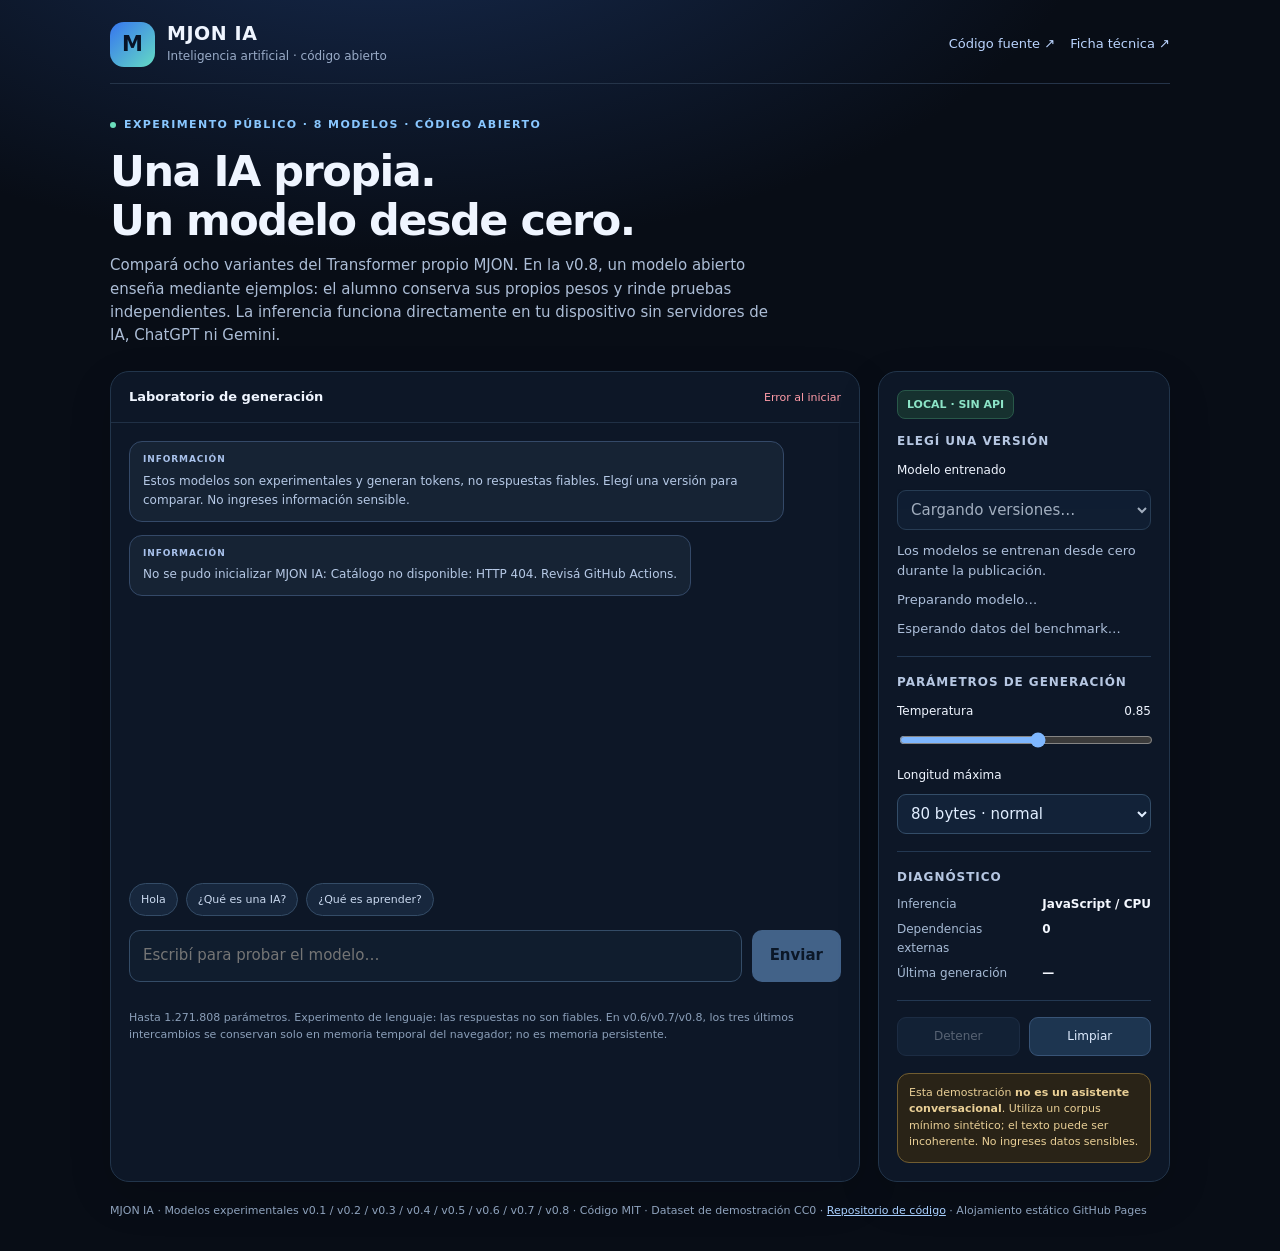
==== docs/index.html @ 5f876431 "feat(ai): MJON v0.8 destilación de profesor abierto Qwen con procedencia y benchmarks" ====
<!doctype html>
<html lang="es">
<head>
 <meta charset="utf-8">
 <meta name="viewport" content="width=device-width,initial-scale=1">
 <meta name="theme-color" content="#080d16">
 <meta name="description" content="MJON IA: prueba local de un Transformer entrenado desde cero">
 <title>MJON IA · Laboratorio abierto</title>
 <link rel="stylesheet" href="./web/style.css">
</head>
<body>
 <div class="wrap">
  <header class="top">
   <div class="brand"><span class="logo" aria-hidden="true">M</span><div><h1>MJON IA</h1><p class="sub">Inteligencia artificial · código abierto</p></div></div>
   <nav class="links" aria-label="Enlaces"><a href="https://github.com/miqueas80/MJON-IA">Código fuente ↗</a><a href="https://github.com/miqueas80/MJON-IA/blob/main/docs/MODEL_CARD.md">Ficha técnica ↗</a></nav>
  </header>
  <section class="intro"><span class="eyebrow">EXPERIMENTO PÚBLICO · 8 MODELOS · CÓDIGO ABIERTO</span><h2>Una IA propia.<br>Un modelo desde cero.</h2><p>Compará ocho variantes del Transformer propio MJON. En la v0.8, un modelo abierto enseña mediante ejemplos: el alumno conserva sus propios pesos y rinde pruebas independientes. La inferencia funciona directamente en tu dispositivo sin servidores de IA, ChatGPT ni Gemini.</p></section>
  <main class="main">
   <section class="panel" aria-label="Laboratorio conversacional">
    <div class="panel-head"><strong>Laboratorio de generación</strong><span class="status" id="status" role="status" aria-live="polite">Cargando…</span></div>
    <div class="messages" id="messages" role="log" aria-live="polite"></div>
    <div class="examples" id="examples"><button type="button" data-prompt="Hola.">Hola</button><button type="button" data-prompt="¿Qué es una inteligencia artificial?">¿Qué es una IA?</button><button type="button" data-prompt="¿Qué es aprender?">¿Qué es aprender?</button></div>
    <form class="chat-form" id="chat-form"><input id="prompt" aria-label="Mensaje" placeholder="Escribí para probar el modelo…" maxlength="500" autocomplete="off" required><button id="send" type="submit" disabled>Enviar</button></form>
    <p class="fine">Hasta 1.271.808 parámetros. Experimento de lenguaje: las respuestas no son fiables. En v0.6/v0.7/v0.8, los tres últimos intercambios se conservan solo en memoria temporal del navegador; no es memoria persistente.</p>
   </section>
   <aside class="panel side" aria-label="Panel de diagnóstico">
    <div><span class="tag">LOCAL · SIN API</span><h3 style="margin-top:13px">Elegí una versión</h3><label class="slide" for="model-select">Modelo entrenado</label><select id="model-select" aria-label="Seleccionar versión de MJON IA" disabled><option>Cargando versiones…</option></select><p id="model-description" style="margin-top:11px">Los modelos se entrenan desde cero durante la publicación.</p><p id="model-info" style="margin-top:9px">Preparando modelo…</p><p id="benchmark-info" style="margin-top:9px">Esperando datos del benchmark…</p></div>
    <div class="split"><h3>Parámetros de generación</h3><label class="slide" for="temperature">Temperatura <output id="temp-value">0.85</output></label><input type="range" id="temperature" min="0.3" max="1.3" step="0.05" value="0.85"><label class="slide" for="count">Longitud máxima</label><select id="count"><option value="40">40 bytes · rápida</option><option value="80" selected>80 bytes · normal</option><option value="120">120 bytes · prolongada</option></select></div>
    <div class="split"><h3>Diagnóstico</h3><div class="metric"><span>Inferencia</span><strong>JavaScript / CPU</strong><span>Dependencias externas</span><strong>0</strong><span>Última generación</span><strong id="last-run">—</strong></div></div>
    <div class="split"><div class="buttons"><button id="stop" type="button" disabled>Detener</button><button id="reset" type="button">Limpiar</button></div></div>
    <div class="warning">Esta demostración <strong>no es un asistente conversacional</strong>. Utiliza un corpus mínimo sintético; el texto puede ser incoherente. No ingreses datos sensibles.</div>
   </aside>
  </main>
  <footer class="foot">MJON IA · Modelos experimentales v0.1 / v0.2 / v0.3 / v0.4 / v0.5 / v0.6 / v0.7 / v0.8 · Código MIT · Dataset de demostración CC0 · <a href="https://github.com/miqueas80/MJON-IA">Repositorio de código</a> · Alojamiento estático GitHub Pages</footer>
 </div>
 <script type="module" src="./web/app.mjs"></script>
</body>
</html>
---- docs/web/style.css ----
:root{color-scheme:dark;font:15px/1.55 system-ui,-apple-system,"Segoe UI",sans-serif;background:#080d16;color:#eff5ff}
*{box-sizing:border-box}body{margin:0;min-height:100vh;background:radial-gradient(900px 470px at 30% -10%,#172c52 0%,transparent 80%),#080d16}button,input,select{font:inherit}button{cursor:pointer}
.wrap{max-width:1100px;margin:0 auto;padding:22px 20px 32px}.top{display:flex;align-items:center;justify-content:space-between;gap:15px;border-bottom:1px solid #253449;padding-bottom:16px}.brand{display:flex;gap:12px;align-items:center}.logo{width:45px;height:45px;display:grid;place-items:center;background:linear-gradient(135deg,#3675ef,#64dbc4);color:#071326;font-weight:900;border-radius:14px;font-size:21px}h1{font-size:19px;letter-spacing:.03em;line-height:1.1;margin:0}.sub{margin:3px 0 0;color:#99abc7;font-size:12px}.links{display:flex;gap:15px;align-items:center}.links a{color:#bbd5ff;text-decoration:none;font-size:13px}.links a:hover{text-decoration:underline}.intro{padding:28px 0 24px}.eyebrow{display:inline-flex;align-items:center;gap:8px;font-size:11px;letter-spacing:.13em;font-weight:800;color:#89c7ff}.eyebrow::before{content:"";width:6px;height:6px;border-radius:50%;background:#6bdebc}h2{font-size:clamp(27px,5vw,43px);letter-spacing:-.035em;line-height:1.14;margin:12px 0 9px}.intro p{max-width:660px;color:#acbdd6;margin:0}.main{display:grid;grid-template-columns:minmax(0,1fr) 292px;gap:18px}.panel{border:1px solid #22354b;background:#0d1727;border-radius:19px;overflow:hidden;box-shadow:0 15px 44px #0002}.panel-head{display:flex;justify-content:space-between;align-items:center;padding:15px 18px;border-bottom:1px solid #203045;gap:10px}.panel-head strong{font-size:13px}.status{font-size:11px;color:#c6b990;padding-left:10px}.status[data-kind=ready]{color:#7adab4}.status[data-kind=error]{color:#ff9ca8}.status[data-kind=working]{color:#afd0ff}.messages{height:min(52vh,460px);min-height:290px;padding:18px;overflow:auto;display:flex;flex-direction:column;gap:13px}.bubble{max-width:92%;border-radius:13px;padding:11px 13px;background:#16233a;align-self:flex-start;overflow-wrap:anywhere;white-space:pre-wrap}.bubble.user{align-self:flex-end;background:#244477}.bubble.system{background:#162334;border:1px solid #344968}.bubble small{display:block;font-weight:800;font-size:9px;letter-spacing:.1em;color:#a9c2ec;margin-bottom:5px}.bubble p{margin:0;white-space:pre-wrap}.bubble.system p{color:#b6c9e6;font-size:12px}.examples{display:flex;flex-wrap:wrap;gap:8px;padding:0 18px 14px}.examples button{border:1px solid #344c67;background:#17273d;color:#cad9ef;border-radius:50px;font-size:11px;padding:7px 11px}.examples button:hover{background:#234365}.chat-form{display:flex;gap:10px;padding:0 18px 16px}.chat-form input{min-width:0;flex:1;border-radius:11px;background:#101d2e;border:1px solid #344c67;padding:13px;color:#fff;outline:none}.chat-form input:focus{border-color:#78b8fe}.chat-form button{border:0;background:#83bdff;color:#091727;padding:0 18px;border-radius:10px;font-weight:800}.chat-form button:disabled{opacity:.45;cursor:not-allowed}.fine{padding:0 18px 17px;font-size:11px;color:#8b9fb9}.side{padding:18px;display:flex;flex-direction:column;gap:17px}.side h3{font-size:12px;margin:0 0 8px;color:#b6c7e2;text-transform:uppercase;letter-spacing:.08em}.side p{font-size:13px;color:#adbfda;margin:0}.tag{display:inline-block;background:#16312f;color:#8ce4c7;border:1px solid #285849;padding:5px 9px;font-size:11px;border-radius:8px;font-weight:750}.metric{display:grid;grid-template-columns:1fr auto;gap:7px;font-size:12px;color:#a6bad4}.metric strong{color:#f4f8ff}.split{border-top:1px solid #233852;padding-top:16px}.slide{display:flex;justify-content:space-between;align-items:center;gap:8px;font-size:12px;margin:10px 0}.side input[type=range]{width:100%;accent-color:#7eb7ff}.side select{width:100%;background:#122238;color:#e1eeff;border:1px solid #334d68;border-radius:9px;padding:9px}.buttons{display:flex;gap:9px}.buttons button{flex:1;background:#1d3550;color:#e0edff;border:1px solid #385477;border-radius:9px;padding:9px;font-size:12px}.buttons button:disabled{opacity:.35}.warning{background:#292317;border:1px solid #715d31;color:#e9cf96;border-radius:12px;padding:11px;font-size:11px;line-height:1.5}.foot{font-size:11px;color:#8fa3bd;padding-top:20px}.foot a{color:#a8cffe}@media(max-width:780px){.main{grid-template-columns:1fr}.side{display:grid;grid-template-columns:1fr 1fr;gap:14px}.intro{padding:22px 0}.messages{height:45vh}.top{align-items:flex-start}.links{flex-wrap:wrap;justify-content:flex-end}}@media(max-width:490px){.wrap{padding:14px}.side{grid-template-columns:1fr}.links{gap:6px}.links a{font-size:11px}.top .links a:nth-child(2){display:none}.messages{min-height:260px}.chat-form{gap:7px;padding:0 12px 12px}.chat-form button{padding:0 13px}}
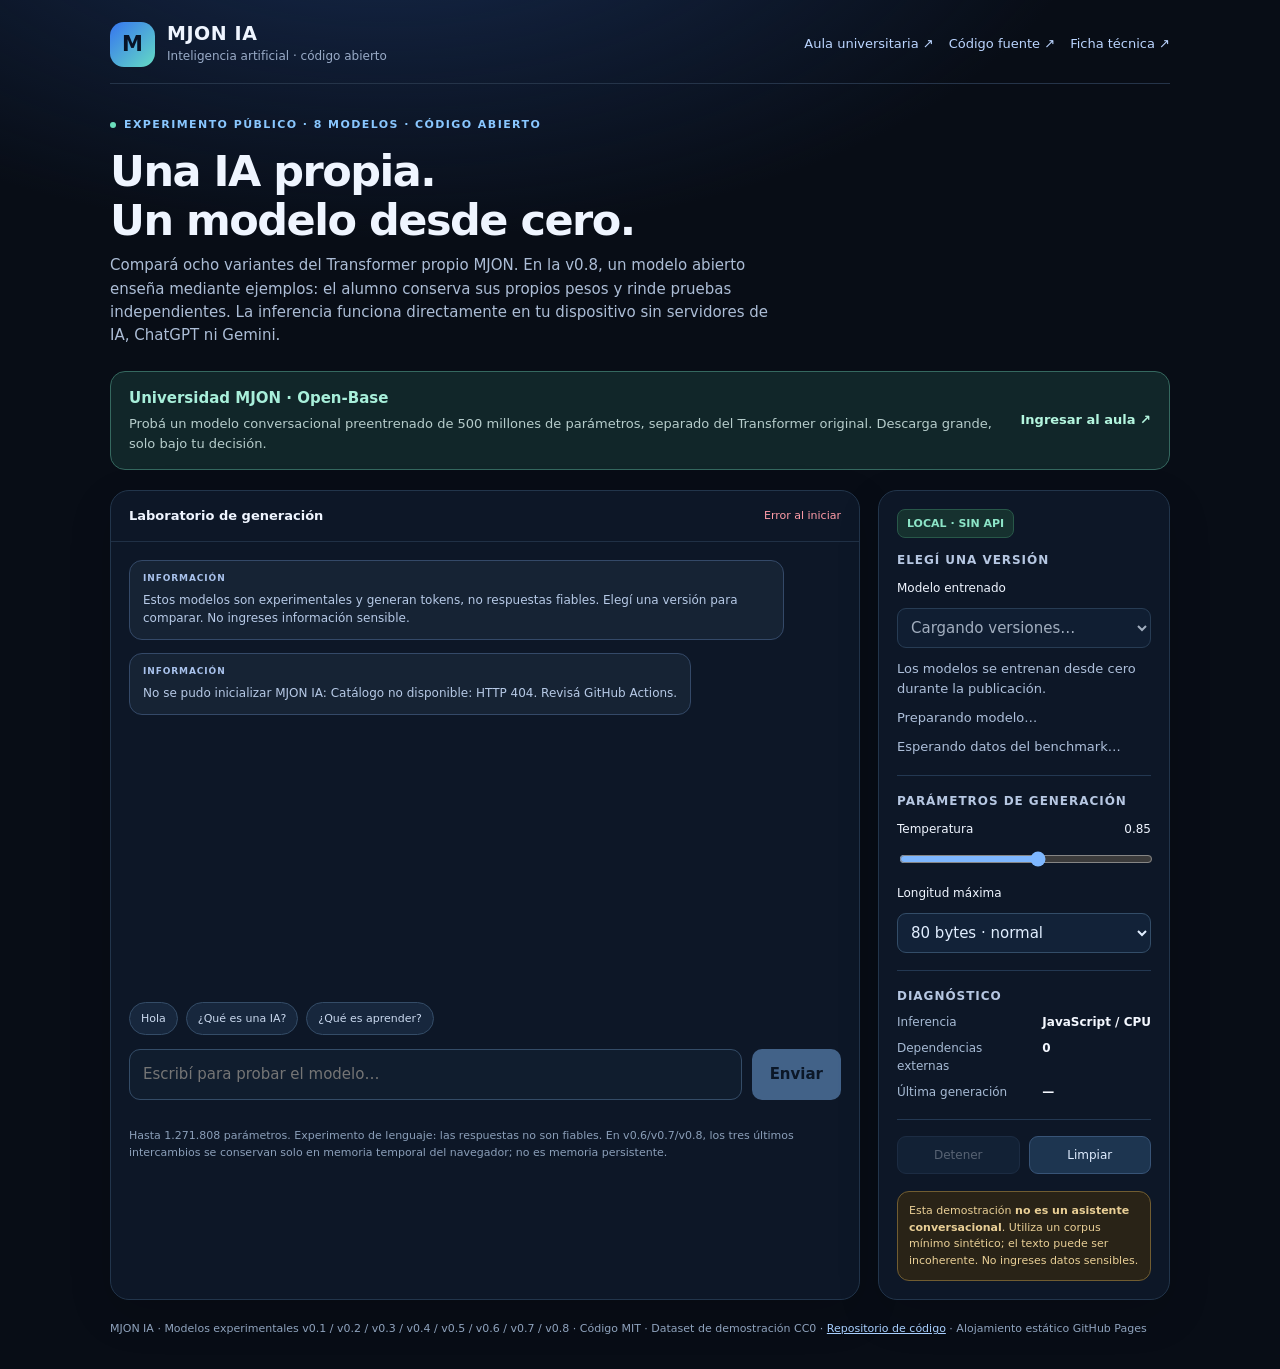
==== commit 06e22635: "feat(open-base): aula universitaria con Qwen preentrenado WebGPU opcional y evaluación local" ====
--- a/docs/index.html
+++ b/docs/index.html
@@ -7,14 +7,19 @@
  <meta name="description" content="MJON IA: prueba local de un Transformer entrenado desde cero">
  <title>MJON IA · Laboratorio abierto</title>
  <link rel="stylesheet" href="./web/style.css">
+ <style>.university-link{border:1px solid #35685f;background:#112629;border-radius:15px;padding:15px 18px;display:flex;align-items:center;justify-content:space-between;gap:18px;margin:0 0 20px}.university-link strong{color:#a8efda}.university-link p{color:#b6cccb;font-size:13px;margin:3px 0 0}.university-link a{flex-shrink:0;color:#b4f6df;font-weight:750;text-decoration:none;font-size:13px}@media(max-width:560px){.university-link{display:block}.university-link a{display:inline-block;margin-top:12px}}</style>
 </head>
 <body>
  <div class="wrap">
   <header class="top">
    <div class="brand"><span class="logo" aria-hidden="true">M</span><div><h1>MJON IA</h1><p class="sub">Inteligencia artificial · código abierto</p></div></div>
-   <nav class="links" aria-label="Enlaces"><a href="https://github.com/miqueas80/MJON-IA">Código fuente ↗</a><a href="https://github.com/miqueas80/MJON-IA/blob/main/docs/MODEL_CARD.md">Ficha técnica ↗</a></nav>
+   <nav class="links" aria-label="Enlaces"><a href="./open-base.html">Aula universitaria ↗</a><a href="https://github.com/miqueas80/MJON-IA">Código fuente ↗</a><a href="https://github.com/miqueas80/MJON-IA/blob/main/docs/MODEL_CARD.md">Ficha técnica ↗</a></nav>
   </header>
   <section class="intro"><span class="eyebrow">EXPERIMENTO PÚBLICO · 8 MODELOS · CÓDIGO ABIERTO</span><h2>Una IA propia.<br>Un modelo desde cero.</h2><p>Compará ocho variantes del Transformer propio MJON. En la v0.8, un modelo abierto enseña mediante ejemplos: el alumno conserva sus propios pesos y rinde pruebas independientes. La inferencia funciona directamente en tu dispositivo sin servidores de IA, ChatGPT ni Gemini.</p></section>
+  <section class="university-link" aria-label="Modelo abierto para conversación">
+    <div><strong>Universidad MJON · Open-Base</strong><p>Probá un modelo conversacional preentrenado de 500 millones de parámetros, separado del Transformer original. Descarga grande, solo bajo tu decisión.</p></div>
+    <a href="./open-base.html">Ingresar al aula ↗</a>
+  </section>
   <main class="main">
    <section class="panel" aria-label="Laboratorio conversacional">
     <div class="panel-head"><strong>Laboratorio de generación</strong><span class="status" id="status" role="status" aria-live="polite">Cargando…</span></div>
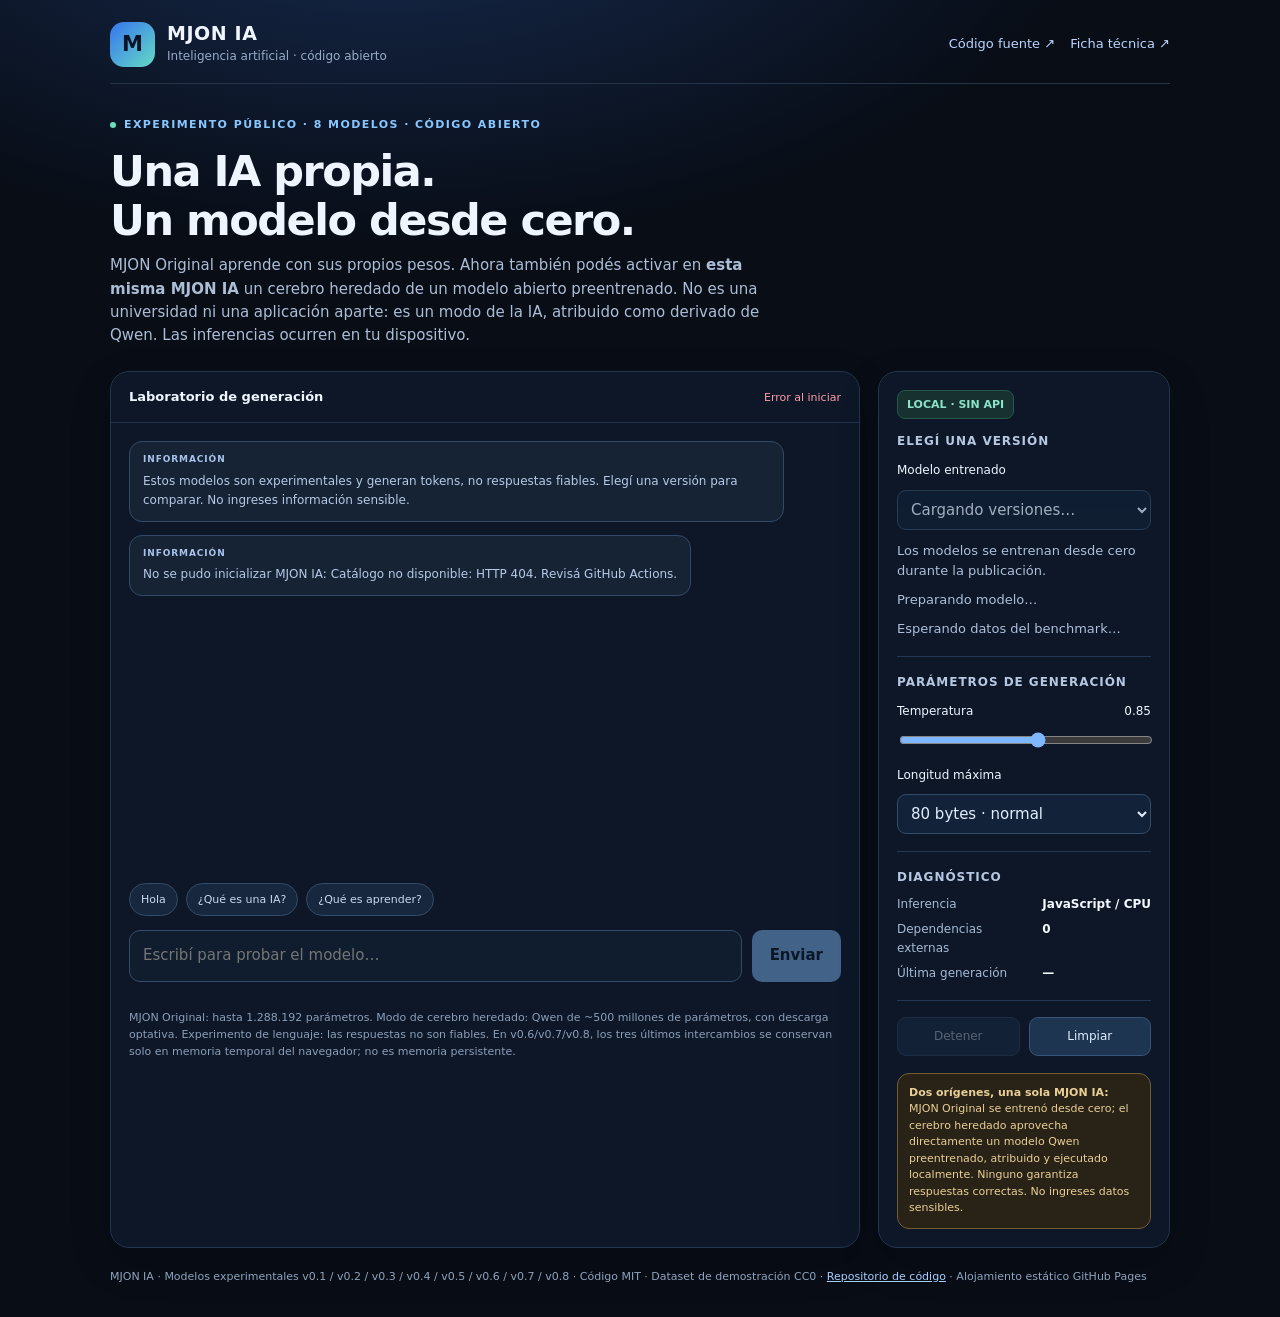
==== commit a9269aac: "fix(ai): heredar cerebro abierto dentro de MJON IA y retirar universidad separada" ====
--- a/docs/index.html
+++ b/docs/index.html
@@ -7,33 +7,40 @@
  <meta name="description" content="MJON IA: prueba local de un Transformer entrenado desde cero">
  <title>MJON IA · Laboratorio abierto</title>
  <link rel="stylesheet" href="./web/style.css">
- <style>.university-link{border:1px solid #35685f;background:#112629;border-radius:15px;padding:15px 18px;display:flex;align-items:center;justify-content:space-between;gap:18px;margin:0 0 20px}.university-link strong{color:#a8efda}.university-link p{color:#b6cccb;font-size:13px;margin:3px 0 0}.university-link a{flex-shrink:0;color:#b4f6df;font-weight:750;text-decoration:none;font-size:13px}@media(max-width:560px){.university-link{display:block}.university-link a{display:inline-block;margin-top:12px}}</style>
 </head>
 <body>
  <div class="wrap">
   <header class="top">
    <div class="brand"><span class="logo" aria-hidden="true">M</span><div><h1>MJON IA</h1><p class="sub">Inteligencia artificial · código abierto</p></div></div>
-   <nav class="links" aria-label="Enlaces"><a href="./open-base.html">Aula universitaria ↗</a><a href="https://github.com/miqueas80/MJON-IA">Código fuente ↗</a><a href="https://github.com/miqueas80/MJON-IA/blob/main/docs/MODEL_CARD.md">Ficha técnica ↗</a></nav>
+   <nav class="links" aria-label="Enlaces"><a href="https://github.com/miqueas80/MJON-IA">Código fuente ↗</a><a href="https://github.com/miqueas80/MJON-IA/blob/main/docs/MODEL_CARD.md">Ficha técnica ↗</a></nav>
   </header>
-  <section class="intro"><span class="eyebrow">EXPERIMENTO PÚBLICO · 8 MODELOS · CÓDIGO ABIERTO</span><h2>Una IA propia.<br>Un modelo desde cero.</h2><p>Compará ocho variantes del Transformer propio MJON. En la v0.8, un modelo abierto enseña mediante ejemplos: el alumno conserva sus propios pesos y rinde pruebas independientes. La inferencia funciona directamente en tu dispositivo sin servidores de IA, ChatGPT ni Gemini.</p></section>
-  <section class="university-link" aria-label="Modelo abierto para conversación">
-    <div><strong>Universidad MJON · Open-Base</strong><p>Probá un modelo conversacional preentrenado de 500 millones de parámetros, separado del Transformer original. Descarga grande, solo bajo tu decisión.</p></div>
-    <a href="./open-base.html">Ingresar al aula ↗</a>
-  </section>
+  <section class="intro"><span class="eyebrow">EXPERIMENTO PÚBLICO · 8 MODELOS · CÓDIGO ABIERTO</span><h2>Una IA propia.<br>Un modelo desde cero.</h2><p>MJON Original aprende con sus propios pesos. Ahora también podés activar en <strong>esta misma MJON IA</strong> un cerebro heredado de un modelo abierto preentrenado. No es una universidad ni una aplicación aparte: es un modo de la IA, atribuido como derivado de Qwen. Las inferencias ocurren en tu dispositivo.</p></section>
   <main class="main">
    <section class="panel" aria-label="Laboratorio conversacional">
     <div class="panel-head"><strong>Laboratorio de generación</strong><span class="status" id="status" role="status" aria-live="polite">Cargando…</span></div>
     <div class="messages" id="messages" role="log" aria-live="polite"></div>
     <div class="examples" id="examples"><button type="button" data-prompt="Hola.">Hola</button><button type="button" data-prompt="¿Qué es una inteligencia artificial?">¿Qué es una IA?</button><button type="button" data-prompt="¿Qué es aprender?">¿Qué es aprender?</button></div>
     <form class="chat-form" id="chat-form"><input id="prompt" aria-label="Mensaje" placeholder="Escribí para probar el modelo…" maxlength="500" autocomplete="off" required><button id="send" type="submit" disabled>Enviar</button></form>
-    <p class="fine">Hasta 1.271.808 parámetros. Experimento de lenguaje: las respuestas no son fiables. En v0.6/v0.7/v0.8, los tres últimos intercambios se conservan solo en memoria temporal del navegador; no es memoria persistente.</p>
+    <p class="fine">MJON Original: hasta 1.288.192 parámetros. Modo de cerebro heredado: Qwen de ~500 millones de parámetros, con descarga optativa. Experimento de lenguaje: las respuestas no son fiables. En v0.6/v0.7/v0.8, los tres últimos intercambios se conservan solo en memoria temporal del navegador; no es memoria persistente.</p>
    </section>
    <aside class="panel side" aria-label="Panel de diagnóstico">
-    <div><span class="tag">LOCAL · SIN API</span><h3 style="margin-top:13px">Elegí una versión</h3><label class="slide" for="model-select">Modelo entrenado</label><select id="model-select" aria-label="Seleccionar versión de MJON IA" disabled><option>Cargando versiones…</option></select><p id="model-description" style="margin-top:11px">Los modelos se entrenan desde cero durante la publicación.</p><p id="model-info" style="margin-top:9px">Preparando modelo…</p><p id="benchmark-info" style="margin-top:9px">Esperando datos del benchmark…</p></div>
+    <div><span class="tag">LOCAL · SIN API</span><h3 style="margin-top:13px">Elegí una versión</h3><label class="slide" for="model-select">Modelo entrenado</label><select id="model-select" aria-label="Seleccionar versión de MJON IA" disabled><option>Cargando versiones…</option></select>
+<div id="inherited-controls" class="split" hidden style="margin-top:14px">
+  <h3>Cerebro heredado de MJON IA</h3>
+  <p>Usa los pesos preentrenados de Qwen2.5-0.5B-Instruct dentro de esta misma MJON IA. Es una variante derivada (Apache 2.0), no el modelo original de 1,3 M.</p>
+  <label class="slide" for="inherited-precision">Formato de pesos</label>
+  <select id="inherited-precision"><option value="q4f16">q4f16 · ~483 MB</option><option value="q4">q4 · ~786 MB</option></select>
+  <p id="inherited-status" style="margin:9px 0">Necesita WebGPU e Internet para la primera descarga. Se ejecuta localmente después.</p>
+  <div class="buttons" style="margin:10px 0">
+    <button id="inherited-load" type="button">Heredar inteligencia</button>
+    <button id="inherited-release" type="button" disabled>Liberar</button>
+  </div>
+  <p style="font-size:11px">La carga es opcional, puede consumir bastante memoria y no garantiza funcionar en todos los celulares. No se descargan pesos al abrir MJON.</p>
+</div><p id="model-description" style="margin-top:11px">Los modelos se entrenan desde cero durante la publicación.</p><p id="model-info" style="margin-top:9px">Preparando modelo…</p><p id="benchmark-info" style="margin-top:9px">Esperando datos del benchmark…</p></div>
     <div class="split"><h3>Parámetros de generación</h3><label class="slide" for="temperature">Temperatura <output id="temp-value">0.85</output></label><input type="range" id="temperature" min="0.3" max="1.3" step="0.05" value="0.85"><label class="slide" for="count">Longitud máxima</label><select id="count"><option value="40">40 bytes · rápida</option><option value="80" selected>80 bytes · normal</option><option value="120">120 bytes · prolongada</option></select></div>
     <div class="split"><h3>Diagnóstico</h3><div class="metric"><span>Inferencia</span><strong>JavaScript / CPU</strong><span>Dependencias externas</span><strong>0</strong><span>Última generación</span><strong id="last-run">—</strong></div></div>
     <div class="split"><div class="buttons"><button id="stop" type="button" disabled>Detener</button><button id="reset" type="button">Limpiar</button></div></div>
-    <div class="warning">Esta demostración <strong>no es un asistente conversacional</strong>. Utiliza un corpus mínimo sintético; el texto puede ser incoherente. No ingreses datos sensibles.</div>
+    <div class="warning"><strong>Dos orígenes, una sola MJON IA:</strong> MJON Original se entrenó desde cero; el cerebro heredado aprovecha directamente un modelo Qwen preentrenado, atribuido y ejecutado localmente. Ninguno garantiza respuestas correctas. No ingreses datos sensibles.</div>
    </aside>
   </main>
   <footer class="foot">MJON IA · Modelos experimentales v0.1 / v0.2 / v0.3 / v0.4 / v0.5 / v0.6 / v0.7 / v0.8 · Código MIT · Dataset de demostración CC0 · <a href="https://github.com/miqueas80/MJON-IA">Repositorio de código</a> · Alojamiento estático GitHub Pages</footer>
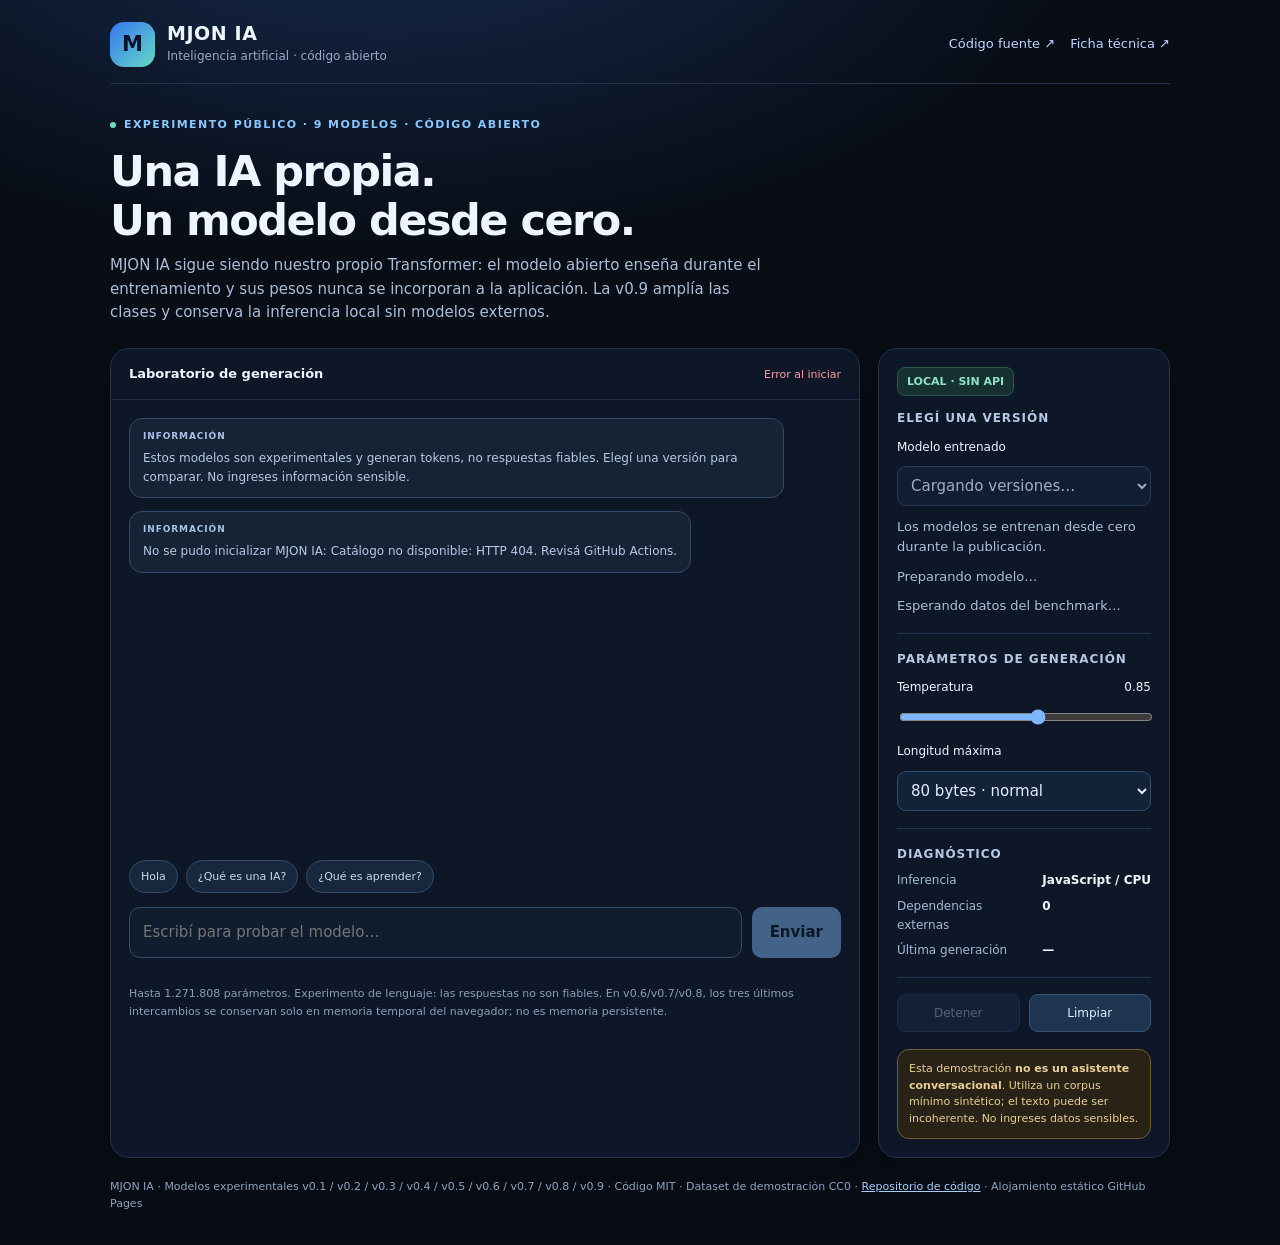
==== commit 0c4d88e5: "fix(ai): retirar módulos externos y ampliar la destilación de MJON Original v0.9" ====
--- a/docs/index.html
+++ b/docs/index.html
@@ -14,36 +14,24 @@
    <div class="brand"><span class="logo" aria-hidden="true">M</span><div><h1>MJON IA</h1><p class="sub">Inteligencia artificial · código abierto</p></div></div>
    <nav class="links" aria-label="Enlaces"><a href="https://github.com/miqueas80/MJON-IA">Código fuente ↗</a><a href="https://github.com/miqueas80/MJON-IA/blob/main/docs/MODEL_CARD.md">Ficha técnica ↗</a></nav>
   </header>
-  <section class="intro"><span class="eyebrow">EXPERIMENTO PÚBLICO · 8 MODELOS · CÓDIGO ABIERTO</span><h2>Una IA propia.<br>Un modelo desde cero.</h2><p>MJON Original aprende con sus propios pesos. Ahora también podés activar en <strong>esta misma MJON IA</strong> un cerebro heredado de un modelo abierto preentrenado. No es una universidad ni una aplicación aparte: es un modo de la IA, atribuido como derivado de Qwen. Las inferencias ocurren en tu dispositivo.</p></section>
+  <section class="intro"><span class="eyebrow">EXPERIMENTO PÚBLICO · 9 MODELOS · CÓDIGO ABIERTO</span><h2>Una IA propia.<br>Un modelo desde cero.</h2><p>MJON IA sigue siendo nuestro propio Transformer: el modelo abierto enseña durante el entrenamiento y sus pesos nunca se incorporan a la aplicación. La v0.9 amplía las clases y conserva la inferencia local sin modelos externos.</p></section>
   <main class="main">
    <section class="panel" aria-label="Laboratorio conversacional">
     <div class="panel-head"><strong>Laboratorio de generación</strong><span class="status" id="status" role="status" aria-live="polite">Cargando…</span></div>
     <div class="messages" id="messages" role="log" aria-live="polite"></div>
     <div class="examples" id="examples"><button type="button" data-prompt="Hola.">Hola</button><button type="button" data-prompt="¿Qué es una inteligencia artificial?">¿Qué es una IA?</button><button type="button" data-prompt="¿Qué es aprender?">¿Qué es aprender?</button></div>
     <form class="chat-form" id="chat-form"><input id="prompt" aria-label="Mensaje" placeholder="Escribí para probar el modelo…" maxlength="500" autocomplete="off" required><button id="send" type="submit" disabled>Enviar</button></form>
-    <p class="fine">MJON Original: hasta 1.288.192 parámetros. Modo de cerebro heredado: Qwen de ~500 millones de parámetros, con descarga optativa. Experimento de lenguaje: las respuestas no son fiables. En v0.6/v0.7/v0.8, los tres últimos intercambios se conservan solo en memoria temporal del navegador; no es memoria persistente.</p>
+    <p class="fine">Hasta 1.271.808 parámetros. Experimento de lenguaje: las respuestas no son fiables. En v0.6/v0.7/v0.8, los tres últimos intercambios se conservan solo en memoria temporal del navegador; no es memoria persistente.</p>
    </section>
    <aside class="panel side" aria-label="Panel de diagnóstico">
-    <div><span class="tag">LOCAL · SIN API</span><h3 style="margin-top:13px">Elegí una versión</h3><label class="slide" for="model-select">Modelo entrenado</label><select id="model-select" aria-label="Seleccionar versión de MJON IA" disabled><option>Cargando versiones…</option></select>
-<div id="inherited-controls" class="split" hidden style="margin-top:14px">
-  <h3>Cerebro heredado de MJON IA</h3>
-  <p>Usa los pesos preentrenados de Qwen2.5-0.5B-Instruct dentro de esta misma MJON IA. Es una variante derivada (Apache 2.0), no el modelo original de 1,3 M.</p>
-  <label class="slide" for="inherited-precision">Formato de pesos</label>
-  <select id="inherited-precision"><option value="q4f16">q4f16 · ~483 MB</option><option value="q4">q4 · ~786 MB</option></select>
-  <p id="inherited-status" style="margin:9px 0">Necesita WebGPU e Internet para la primera descarga. Se ejecuta localmente después.</p>
-  <div class="buttons" style="margin:10px 0">
-    <button id="inherited-load" type="button">Heredar inteligencia</button>
-    <button id="inherited-release" type="button" disabled>Liberar</button>
-  </div>
-  <p style="font-size:11px">La carga es opcional, puede consumir bastante memoria y no garantiza funcionar en todos los celulares. No se descargan pesos al abrir MJON.</p>
-</div><p id="model-description" style="margin-top:11px">Los modelos se entrenan desde cero durante la publicación.</p><p id="model-info" style="margin-top:9px">Preparando modelo…</p><p id="benchmark-info" style="margin-top:9px">Esperando datos del benchmark…</p></div>
+    <div><span class="tag">LOCAL · SIN API</span><h3 style="margin-top:13px">Elegí una versión</h3><label class="slide" for="model-select">Modelo entrenado</label><select id="model-select" aria-label="Seleccionar versión de MJON IA" disabled><option>Cargando versiones…</option></select><p id="model-description" style="margin-top:11px">Los modelos se entrenan desde cero durante la publicación.</p><p id="model-info" style="margin-top:9px">Preparando modelo…</p><p id="benchmark-info" style="margin-top:9px">Esperando datos del benchmark…</p></div>
     <div class="split"><h3>Parámetros de generación</h3><label class="slide" for="temperature">Temperatura <output id="temp-value">0.85</output></label><input type="range" id="temperature" min="0.3" max="1.3" step="0.05" value="0.85"><label class="slide" for="count">Longitud máxima</label><select id="count"><option value="40">40 bytes · rápida</option><option value="80" selected>80 bytes · normal</option><option value="120">120 bytes · prolongada</option></select></div>
     <div class="split"><h3>Diagnóstico</h3><div class="metric"><span>Inferencia</span><strong>JavaScript / CPU</strong><span>Dependencias externas</span><strong>0</strong><span>Última generación</span><strong id="last-run">—</strong></div></div>
     <div class="split"><div class="buttons"><button id="stop" type="button" disabled>Detener</button><button id="reset" type="button">Limpiar</button></div></div>
-    <div class="warning"><strong>Dos orígenes, una sola MJON IA:</strong> MJON Original se entrenó desde cero; el cerebro heredado aprovecha directamente un modelo Qwen preentrenado, atribuido y ejecutado localmente. Ninguno garantiza respuestas correctas. No ingreses datos sensibles.</div>
+    <div class="warning">Esta demostración <strong>no es un asistente conversacional</strong>. Utiliza un corpus mínimo sintético; el texto puede ser incoherente. No ingreses datos sensibles.</div>
    </aside>
   </main>
-  <footer class="foot">MJON IA · Modelos experimentales v0.1 / v0.2 / v0.3 / v0.4 / v0.5 / v0.6 / v0.7 / v0.8 · Código MIT · Dataset de demostración CC0 · <a href="https://github.com/miqueas80/MJON-IA">Repositorio de código</a> · Alojamiento estático GitHub Pages</footer>
+  <footer class="foot">MJON IA · Modelos experimentales v0.1 / v0.2 / v0.3 / v0.4 / v0.5 / v0.6 / v0.7 / v0.8 / v0.9 · Código MIT · Dataset de demostración CC0 · <a href="https://github.com/miqueas80/MJON-IA">Repositorio de código</a> · Alojamiento estático GitHub Pages</footer>
  </div>
  <script type="module" src="./web/app.mjs"></script>
 </body>
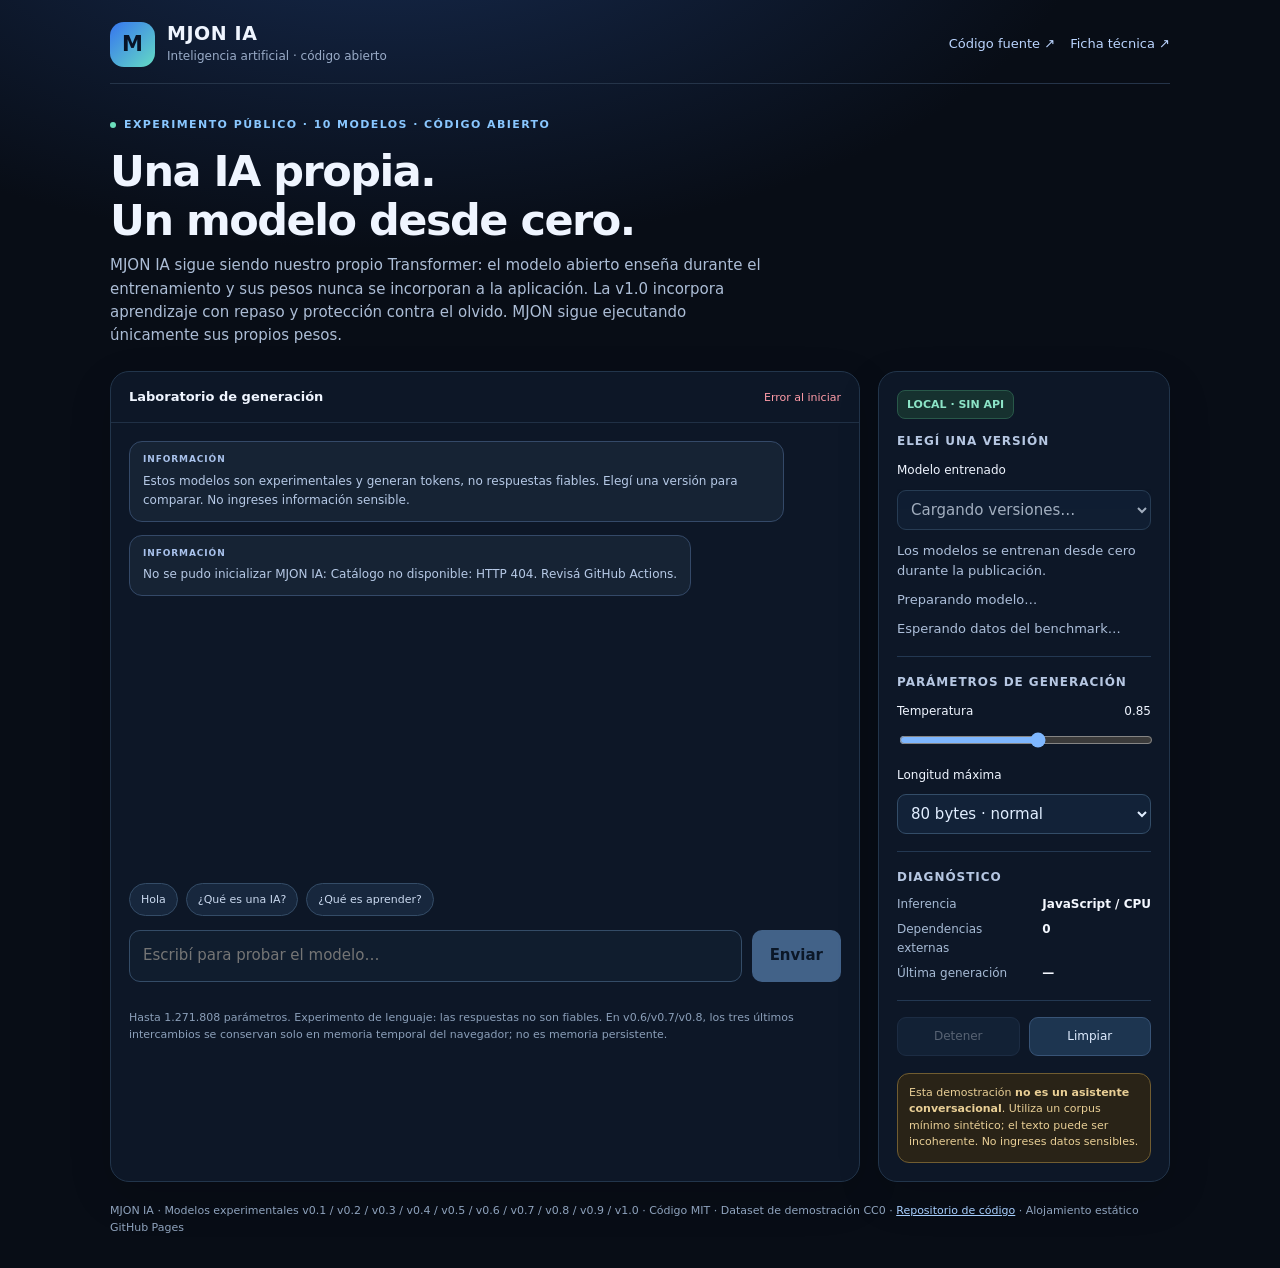
==== commit a6063ea9: "feat(ai): MJON Original v1.0 aprendizaje continuo antiolvido con exámenes separados" ====
--- a/docs/index.html
+++ b/docs/index.html
@@ -14,7 +14,7 @@
    <div class="brand"><span class="logo" aria-hidden="true">M</span><div><h1>MJON IA</h1><p class="sub">Inteligencia artificial · código abierto</p></div></div>
    <nav class="links" aria-label="Enlaces"><a href="https://github.com/miqueas80/MJON-IA">Código fuente ↗</a><a href="https://github.com/miqueas80/MJON-IA/blob/main/docs/MODEL_CARD.md">Ficha técnica ↗</a></nav>
   </header>
-  <section class="intro"><span class="eyebrow">EXPERIMENTO PÚBLICO · 9 MODELOS · CÓDIGO ABIERTO</span><h2>Una IA propia.<br>Un modelo desde cero.</h2><p>MJON IA sigue siendo nuestro propio Transformer: el modelo abierto enseña durante el entrenamiento y sus pesos nunca se incorporan a la aplicación. La v0.9 amplía las clases y conserva la inferencia local sin modelos externos.</p></section>
+  <section class="intro"><span class="eyebrow">EXPERIMENTO PÚBLICO · 10 MODELOS · CÓDIGO ABIERTO</span><h2>Una IA propia.<br>Un modelo desde cero.</h2><p>MJON IA sigue siendo nuestro propio Transformer: el modelo abierto enseña durante el entrenamiento y sus pesos nunca se incorporan a la aplicación. La v1.0 incorpora aprendizaje con repaso y protección contra el olvido. MJON sigue ejecutando únicamente sus propios pesos.</p></section>
   <main class="main">
    <section class="panel" aria-label="Laboratorio conversacional">
     <div class="panel-head"><strong>Laboratorio de generación</strong><span class="status" id="status" role="status" aria-live="polite">Cargando…</span></div>
@@ -31,7 +31,7 @@
     <div class="warning">Esta demostración <strong>no es un asistente conversacional</strong>. Utiliza un corpus mínimo sintético; el texto puede ser incoherente. No ingreses datos sensibles.</div>
    </aside>
   </main>
-  <footer class="foot">MJON IA · Modelos experimentales v0.1 / v0.2 / v0.3 / v0.4 / v0.5 / v0.6 / v0.7 / v0.8 / v0.9 · Código MIT · Dataset de demostración CC0 · <a href="https://github.com/miqueas80/MJON-IA">Repositorio de código</a> · Alojamiento estático GitHub Pages</footer>
+  <footer class="foot">MJON IA · Modelos experimentales v0.1 / v0.2 / v0.3 / v0.4 / v0.5 / v0.6 / v0.7 / v0.8 / v0.9 / v1.0 · Código MIT · Dataset de demostración CC0 · <a href="https://github.com/miqueas80/MJON-IA">Repositorio de código</a> · Alojamiento estático GitHub Pages</footer>
  </div>
  <script type="module" src="./web/app.mjs"></script>
 </body>
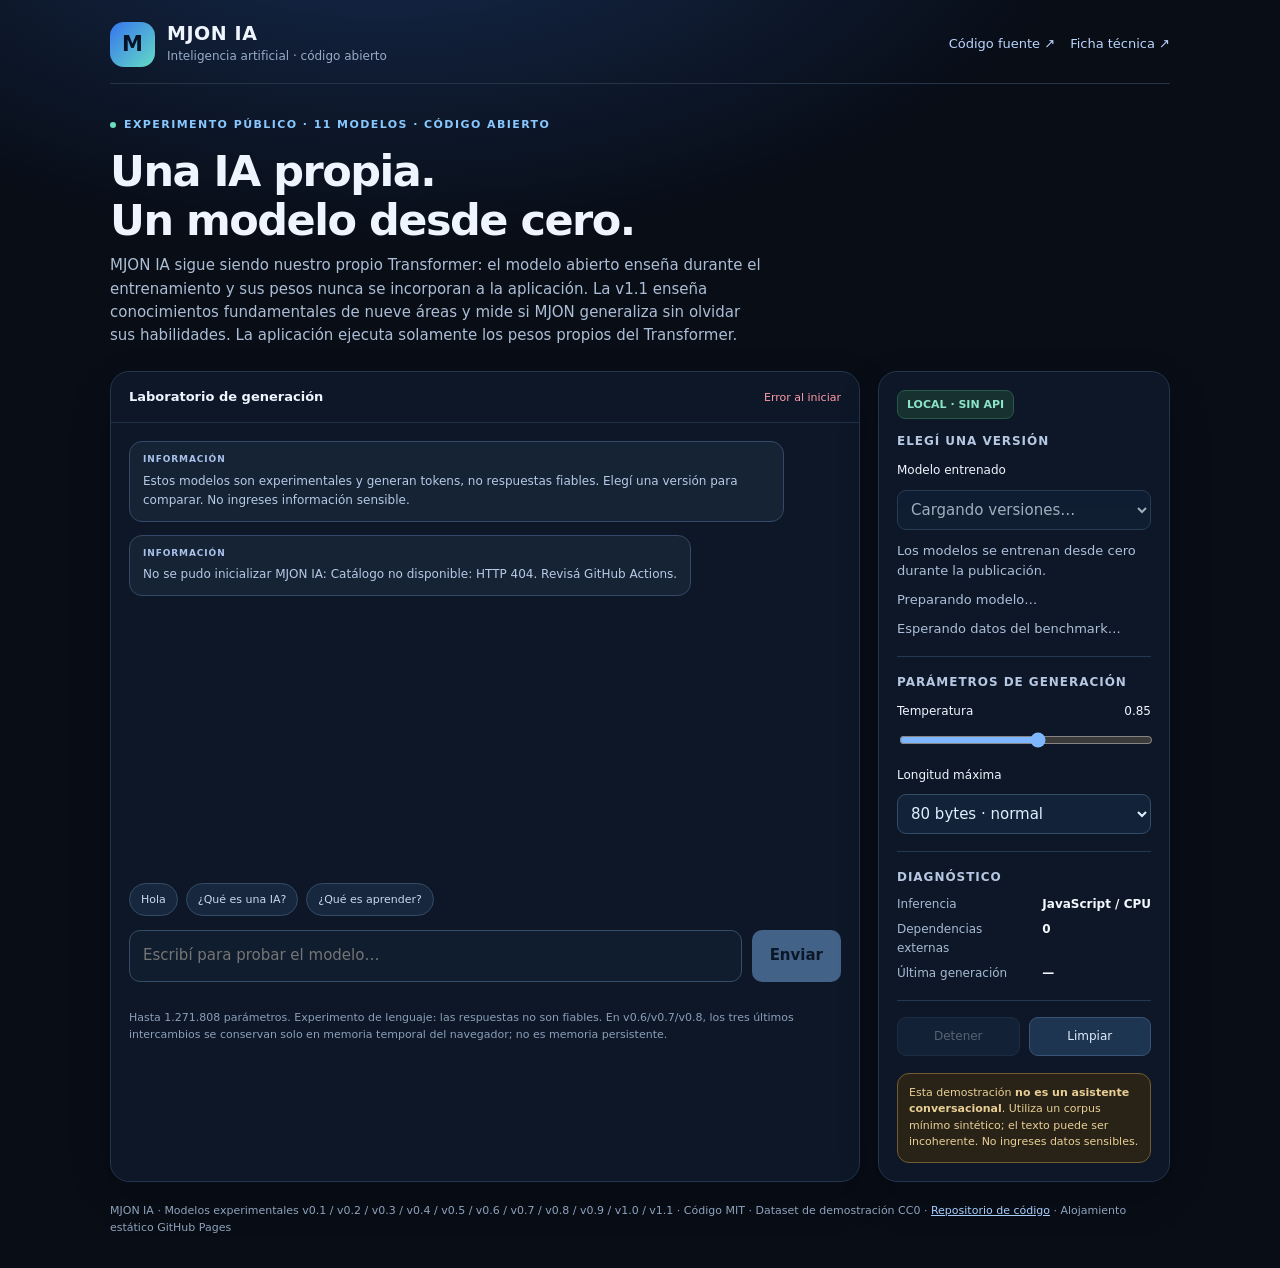
==== commit 3d9d060d: "feat(ai): MJON Original v1.1 aprende 120 conceptos fundamentales con examen y antiolvido" ====
--- a/docs/index.html
+++ b/docs/index.html
@@ -14,7 +14,7 @@
    <div class="brand"><span class="logo" aria-hidden="true">M</span><div><h1>MJON IA</h1><p class="sub">Inteligencia artificial · código abierto</p></div></div>
    <nav class="links" aria-label="Enlaces"><a href="https://github.com/miqueas80/MJON-IA">Código fuente ↗</a><a href="https://github.com/miqueas80/MJON-IA/blob/main/docs/MODEL_CARD.md">Ficha técnica ↗</a></nav>
   </header>
-  <section class="intro"><span class="eyebrow">EXPERIMENTO PÚBLICO · 10 MODELOS · CÓDIGO ABIERTO</span><h2>Una IA propia.<br>Un modelo desde cero.</h2><p>MJON IA sigue siendo nuestro propio Transformer: el modelo abierto enseña durante el entrenamiento y sus pesos nunca se incorporan a la aplicación. La v1.0 incorpora aprendizaje con repaso y protección contra el olvido. MJON sigue ejecutando únicamente sus propios pesos.</p></section>
+  <section class="intro"><span class="eyebrow">EXPERIMENTO PÚBLICO · 11 MODELOS · CÓDIGO ABIERTO</span><h2>Una IA propia.<br>Un modelo desde cero.</h2><p>MJON IA sigue siendo nuestro propio Transformer: el modelo abierto enseña durante el entrenamiento y sus pesos nunca se incorporan a la aplicación. La v1.1 enseña conocimientos fundamentales de nueve áreas y mide si MJON generaliza sin olvidar sus habilidades. La aplicación ejecuta solamente los pesos propios del Transformer.</p></section>
   <main class="main">
    <section class="panel" aria-label="Laboratorio conversacional">
     <div class="panel-head"><strong>Laboratorio de generación</strong><span class="status" id="status" role="status" aria-live="polite">Cargando…</span></div>
@@ -31,7 +31,7 @@
     <div class="warning">Esta demostración <strong>no es un asistente conversacional</strong>. Utiliza un corpus mínimo sintético; el texto puede ser incoherente. No ingreses datos sensibles.</div>
    </aside>
   </main>
-  <footer class="foot">MJON IA · Modelos experimentales v0.1 / v0.2 / v0.3 / v0.4 / v0.5 / v0.6 / v0.7 / v0.8 / v0.9 / v1.0 · Código MIT · Dataset de demostración CC0 · <a href="https://github.com/miqueas80/MJON-IA">Repositorio de código</a> · Alojamiento estático GitHub Pages</footer>
+  <footer class="foot">MJON IA · Modelos experimentales v0.1 / v0.2 / v0.3 / v0.4 / v0.5 / v0.6 / v0.7 / v0.8 / v0.9 / v1.0 / v1.1 · Código MIT · Dataset de demostración CC0 · <a href="https://github.com/miqueas80/MJON-IA">Repositorio de código</a> · Alojamiento estático GitHub Pages</footer>
  </div>
  <script type="module" src="./web/app.mjs"></script>
 </body>
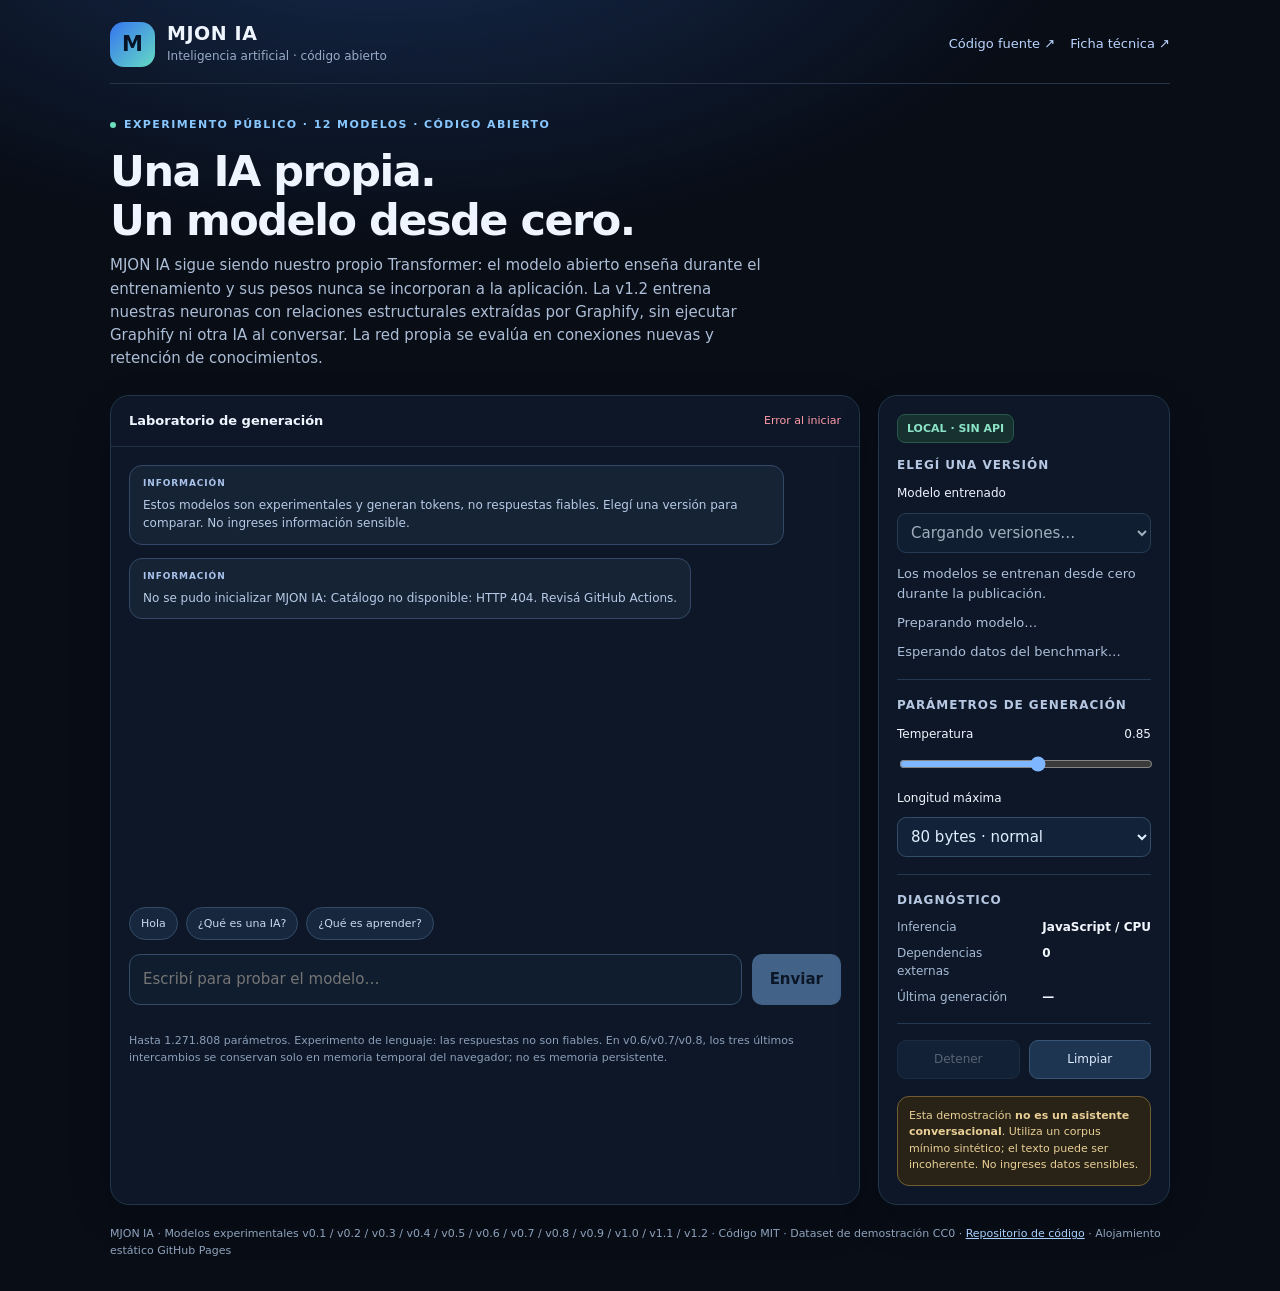
==== commit cc1242d8: "feat(ai): Graphify AST relations train the original MJON v1.2 neurons" ====
--- a/docs/index.html
+++ b/docs/index.html
@@ -14,7 +14,7 @@
    <div class="brand"><span class="logo" aria-hidden="true">M</span><div><h1>MJON IA</h1><p class="sub">Inteligencia artificial · código abierto</p></div></div>
    <nav class="links" aria-label="Enlaces"><a href="https://github.com/miqueas80/MJON-IA">Código fuente ↗</a><a href="https://github.com/miqueas80/MJON-IA/blob/main/docs/MODEL_CARD.md">Ficha técnica ↗</a></nav>
   </header>
-  <section class="intro"><span class="eyebrow">EXPERIMENTO PÚBLICO · 11 MODELOS · CÓDIGO ABIERTO</span><h2>Una IA propia.<br>Un modelo desde cero.</h2><p>MJON IA sigue siendo nuestro propio Transformer: el modelo abierto enseña durante el entrenamiento y sus pesos nunca se incorporan a la aplicación. La v1.1 enseña conocimientos fundamentales de nueve áreas y mide si MJON generaliza sin olvidar sus habilidades. La aplicación ejecuta solamente los pesos propios del Transformer.</p></section>
+  <section class="intro"><span class="eyebrow">EXPERIMENTO PÚBLICO · 12 MODELOS · CÓDIGO ABIERTO</span><h2>Una IA propia.<br>Un modelo desde cero.</h2><p>MJON IA sigue siendo nuestro propio Transformer: el modelo abierto enseña durante el entrenamiento y sus pesos nunca se incorporan a la aplicación. La v1.2 entrena nuestras neuronas con relaciones estructurales extraídas por Graphify, sin ejecutar Graphify ni otra IA al conversar. La red propia se evalúa en conexiones nuevas y retención de conocimientos.</p></section>
   <main class="main">
    <section class="panel" aria-label="Laboratorio conversacional">
     <div class="panel-head"><strong>Laboratorio de generación</strong><span class="status" id="status" role="status" aria-live="polite">Cargando…</span></div>
@@ -31,7 +31,7 @@
     <div class="warning">Esta demostración <strong>no es un asistente conversacional</strong>. Utiliza un corpus mínimo sintético; el texto puede ser incoherente. No ingreses datos sensibles.</div>
    </aside>
   </main>
-  <footer class="foot">MJON IA · Modelos experimentales v0.1 / v0.2 / v0.3 / v0.4 / v0.5 / v0.6 / v0.7 / v0.8 / v0.9 / v1.0 / v1.1 · Código MIT · Dataset de demostración CC0 · <a href="https://github.com/miqueas80/MJON-IA">Repositorio de código</a> · Alojamiento estático GitHub Pages</footer>
+  <footer class="foot">MJON IA · Modelos experimentales v0.1 / v0.2 / v0.3 / v0.4 / v0.5 / v0.6 / v0.7 / v0.8 / v0.9 / v1.0 / v1.1 / v1.2 · Código MIT · Dataset de demostración CC0 · <a href="https://github.com/miqueas80/MJON-IA">Repositorio de código</a> · Alojamiento estático GitHub Pages</footer>
  </div>
  <script type="module" src="./web/app.mjs"></script>
 </body>
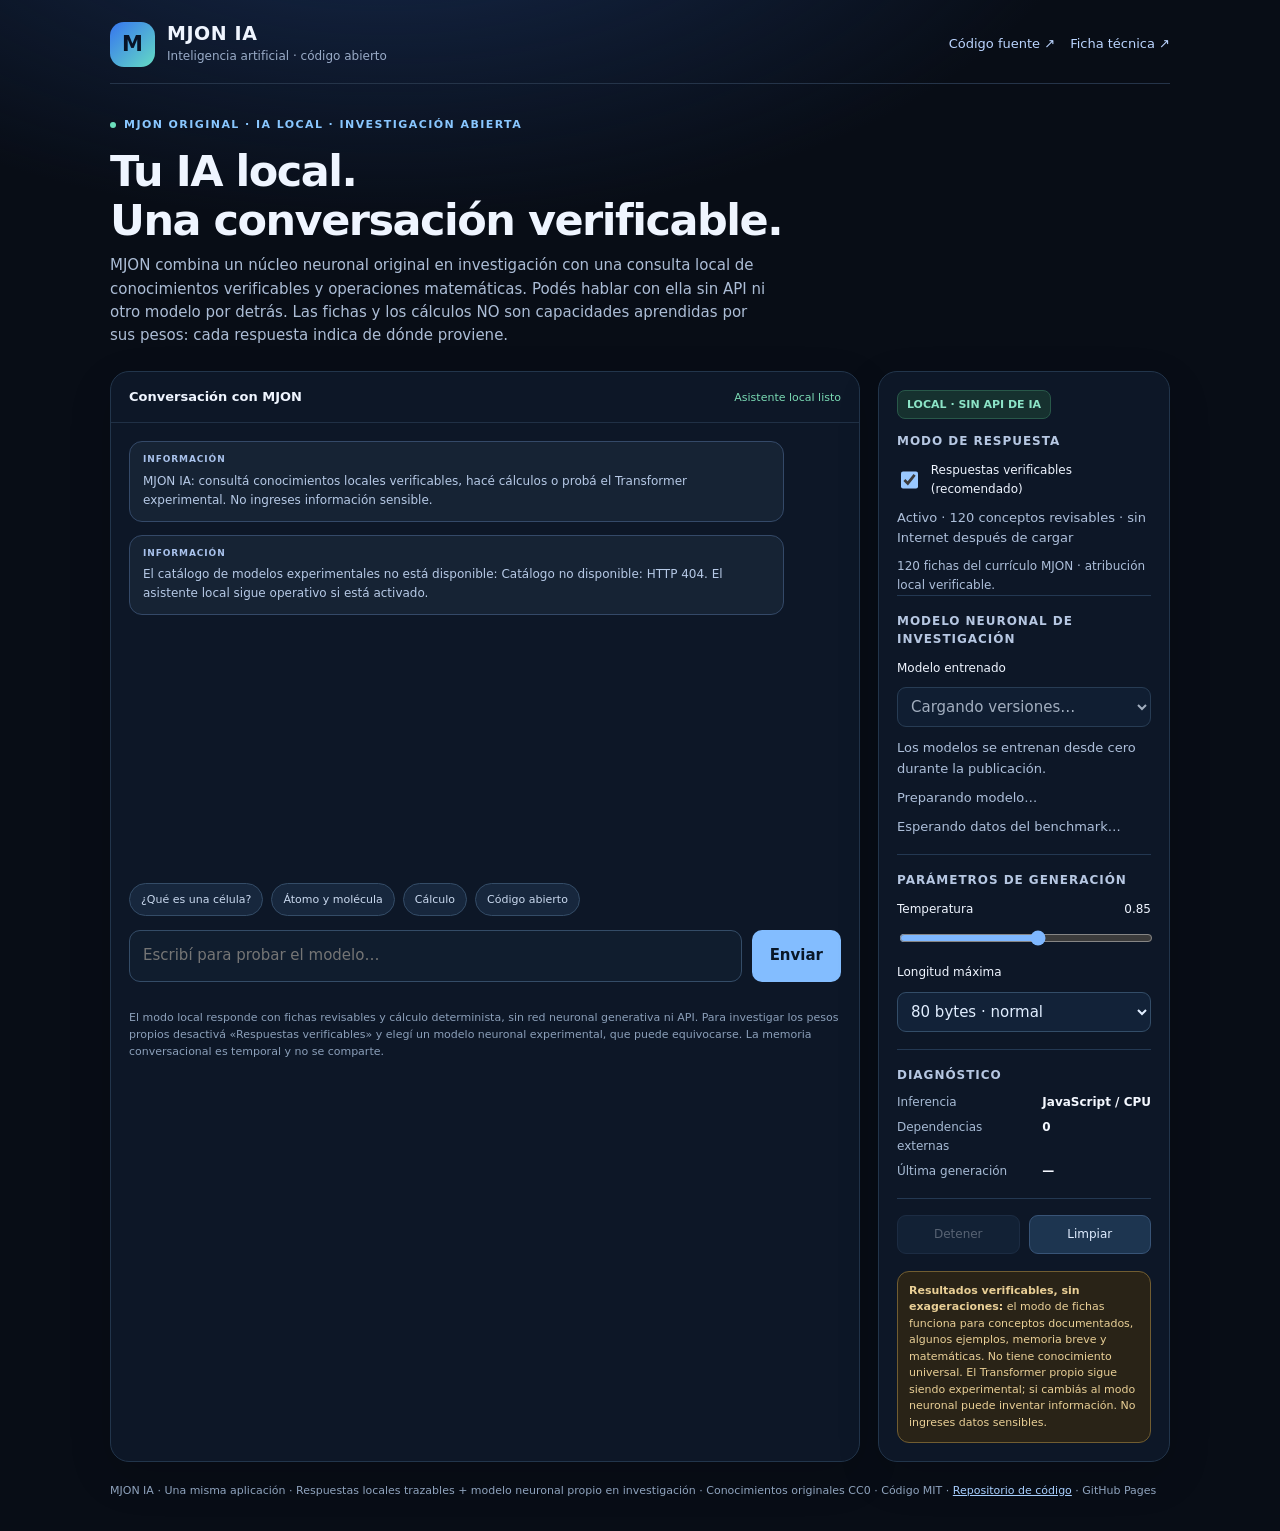
==== commit c69d3e80: "feat(release): functional MJON offline assistant with auditable local knowledge and safe math; prese" ====
--- a/docs/index.html
+++ b/docs/index.html
@@ -4,8 +4,8 @@
  <meta charset="utf-8">
  <meta name="viewport" content="width=device-width,initial-scale=1">
  <meta name="theme-color" content="#080d16">
- <meta name="description" content="MJON IA: prueba local de un Transformer entrenado desde cero">
- <title>MJON IA · Laboratorio abierto</title>
+ <meta name="description" content="MJON IA: asistente local verificable, conocimientos y cálculos, con Transformer neuronal propio experimental. Sin proveedor de IA externo.">
+ <title>MJON IA · Asistente local y núcleo neuronal propio</title>
  <link rel="stylesheet" href="./web/style.css">
 </head>
 <body>
@@ -14,24 +14,37 @@
    <div class="brand"><span class="logo" aria-hidden="true">M</span><div><h1>MJON IA</h1><p class="sub">Inteligencia artificial · código abierto</p></div></div>
    <nav class="links" aria-label="Enlaces"><a href="https://github.com/miqueas80/MJON-IA">Código fuente ↗</a><a href="https://github.com/miqueas80/MJON-IA/blob/main/docs/MODEL_CARD.md">Ficha técnica ↗</a></nav>
   </header>
-  <section class="intro"><span class="eyebrow">EXPERIMENTO PÚBLICO · 12 MODELOS · CÓDIGO ABIERTO</span><h2>Una IA propia.<br>Un modelo desde cero.</h2><p>MJON IA sigue siendo nuestro propio Transformer: el modelo abierto enseña durante el entrenamiento y sus pesos nunca se incorporan a la aplicación. La v1.2 entrena nuestras neuronas con relaciones estructurales extraídas por Graphify, sin ejecutar Graphify ni otra IA al conversar. La red propia se evalúa en conexiones nuevas y retención de conocimientos.</p></section>
+  <section class="intro"><span class="eyebrow">MJON ORIGINAL · IA LOCAL · INVESTIGACIÓN ABIERTA</span><h2>Tu IA local.<br>Una conversación verificable.</h2><p>MJON combina un núcleo neuronal original en investigación con una consulta local de conocimientos verificables y operaciones matemáticas. Podés hablar con ella sin API ni otro modelo por detrás. Las fichas y los cálculos NO son capacidades aprendidas por sus pesos: cada respuesta indica de dónde proviene.</p></section>
   <main class="main">
    <section class="panel" aria-label="Laboratorio conversacional">
-    <div class="panel-head"><strong>Laboratorio de generación</strong><span class="status" id="status" role="status" aria-live="polite">Cargando…</span></div>
+    <div class="panel-head"><strong>Conversación con MJON</strong><span class="status" id="status" role="status" aria-live="polite">Cargando…</span></div>
     <div class="messages" id="messages" role="log" aria-live="polite"></div>
-    <div class="examples" id="examples"><button type="button" data-prompt="Hola.">Hola</button><button type="button" data-prompt="¿Qué es una inteligencia artificial?">¿Qué es una IA?</button><button type="button" data-prompt="¿Qué es aprender?">¿Qué es aprender?</button></div>
+    <div class="examples" id="examples">
+      <button type="button" data-prompt="¿Qué es una célula?">¿Qué es una célula?</button>
+      <button type="button" data-prompt="¿Diferencia entre átomo y molécula?">Átomo y molécula</button>
+      <button type="button" data-prompt="¿Cuánto es (18 + 6) / 3?">Cálculo</button>
+      <button type="button" data-prompt="¿Qué significa código abierto?">Código abierto</button>
+    </div>
     <form class="chat-form" id="chat-form"><input id="prompt" aria-label="Mensaje" placeholder="Escribí para probar el modelo…" maxlength="500" autocomplete="off" required><button id="send" type="submit" disabled>Enviar</button></form>
-    <p class="fine">Hasta 1.271.808 parámetros. Experimento de lenguaje: las respuestas no son fiables. En v0.6/v0.7/v0.8, los tres últimos intercambios se conservan solo en memoria temporal del navegador; no es memoria persistente.</p>
+    <p class="fine">El modo local responde con fichas revisables y cálculo determinista, sin red neuronal generativa ni API. Para investigar los pesos propios desactivá «Respuestas verificables» y elegí un modelo neuronal experimental, que puede equivocarse. La memoria conversacional es temporal y no se comparte.</p>
    </section>
    <aside class="panel side" aria-label="Panel de diagnóstico">
-    <div><span class="tag">LOCAL · SIN API</span><h3 style="margin-top:13px">Elegí una versión</h3><label class="slide" for="model-select">Modelo entrenado</label><select id="model-select" aria-label="Seleccionar versión de MJON IA" disabled><option>Cargando versiones…</option></select><p id="model-description" style="margin-top:11px">Los modelos se entrenan desde cero durante la publicación.</p><p id="model-info" style="margin-top:9px">Preparando modelo…</p><p id="benchmark-info" style="margin-top:9px">Esperando datos del benchmark…</p></div>
+    <div><span class="tag">LOCAL · SIN API DE IA</span>
+      <h3 style="margin-top:13px">Modo de respuesta</h3>
+      <label class="slide" for="grounded-mode" style="display:flex;align-items:center;gap:10px;cursor:pointer">
+        <input type="checkbox" id="grounded-mode" checked style="width:18px;height:18px">
+        <span>Respuestas verificables (recomendado)</span>
+      </label>
+      <p id="grounding-status" style="margin-top:10px" role="status">Cargando 120 conceptos locales…</p>
+      <p id="answer-evidence" style="margin-top:9px;font-size:12px;overflow-wrap:anywhere">La fuente de cada respuesta aparecerá aquí.</p>
+      <div class="split"><h3>Modelo neuronal de investigación</h3><label class="slide" for="model-select">Modelo entrenado</label><select id="model-select" aria-label="Seleccionar versión de MJON IA" disabled><option>Cargando versiones…</option></select><p id="model-description" style="margin-top:11px">Los modelos se entrenan desde cero durante la publicación.</p><p id="model-info" style="margin-top:9px">Preparando modelo…</p><p id="benchmark-info" style="margin-top:9px">Esperando datos del benchmark…</p></div></div>
     <div class="split"><h3>Parámetros de generación</h3><label class="slide" for="temperature">Temperatura <output id="temp-value">0.85</output></label><input type="range" id="temperature" min="0.3" max="1.3" step="0.05" value="0.85"><label class="slide" for="count">Longitud máxima</label><select id="count"><option value="40">40 bytes · rápida</option><option value="80" selected>80 bytes · normal</option><option value="120">120 bytes · prolongada</option></select></div>
     <div class="split"><h3>Diagnóstico</h3><div class="metric"><span>Inferencia</span><strong>JavaScript / CPU</strong><span>Dependencias externas</span><strong>0</strong><span>Última generación</span><strong id="last-run">—</strong></div></div>
     <div class="split"><div class="buttons"><button id="stop" type="button" disabled>Detener</button><button id="reset" type="button">Limpiar</button></div></div>
-    <div class="warning">Esta demostración <strong>no es un asistente conversacional</strong>. Utiliza un corpus mínimo sintético; el texto puede ser incoherente. No ingreses datos sensibles.</div>
+    <div class="warning"><strong>Resultados verificables, sin exageraciones:</strong> el modo de fichas funciona para conceptos documentados, algunos ejemplos, memoria breve y matemáticas. No tiene conocimiento universal. El Transformer propio sigue siendo experimental; si cambiás al modo neuronal puede inventar información. No ingreses datos sensibles.</div>
    </aside>
   </main>
-  <footer class="foot">MJON IA · Modelos experimentales v0.1 / v0.2 / v0.3 / v0.4 / v0.5 / v0.6 / v0.7 / v0.8 / v0.9 / v1.0 / v1.1 / v1.2 · Código MIT · Dataset de demostración CC0 · <a href="https://github.com/miqueas80/MJON-IA">Repositorio de código</a> · Alojamiento estático GitHub Pages</footer>
+  <footer class="foot">MJON IA · Una misma aplicación · Respuestas locales trazables + modelo neuronal propio en investigación · Conocimientos originales CC0 · Código MIT · <a href="https://github.com/miqueas80/MJON-IA">Repositorio de código</a> · GitHub Pages</footer>
  </div>
  <script type="module" src="./web/app.mjs"></script>
 </body>
